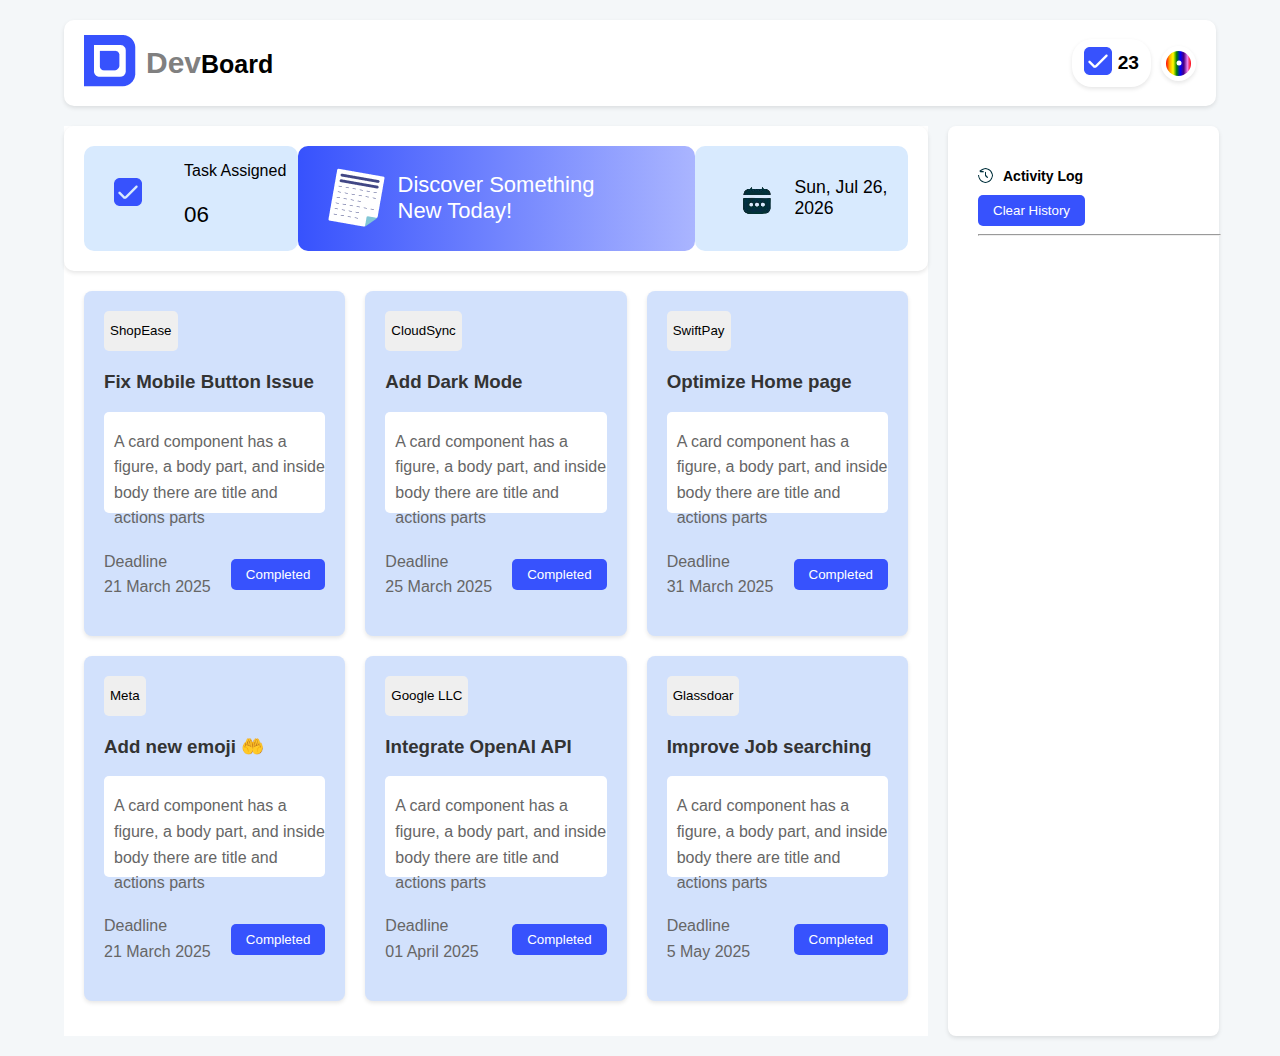
==== index.html @ 96d4f848 "first commit" ====
<!DOCTYPE html>
<html lang="en">
<head>
    <meta charset="UTF-8">
    <meta name="viewport" content="width=device-width, initial-scale=1.0">
    <title>DevBoard</title>
    <link rel="stylesheet" href="style.css">
</head>

<script>
document.addEventListener("DOMContentLoaded", function () {
    // Navigate to second page when Discover button is clicked
    let discoverButton = document.querySelector(".discover");
    if (discoverButton) {
        discoverButton.addEventListener("click", function () {
            window.location.href = "index2.html"; // Redirect to second page
        });
    }
});
</script>
<body>
    <div class="container">
        <div class="header">
            <div class="logo">
                <div>
                    <img src="./images/Vector (2).png" alt="">
                </div>
                <div style="font-size: 25px; font-weight: bold;"><span style="color: gray;">Dev</span>Board</div>
            </div>
            <div class="icons">
                <div class="notification-icon">
                    <span class="check-icon"><img src="./images/Vector.png" alt=""></span>
                    <span class="notification-number">23</span>
                </div>
                <div class="color-wheel-icon">
                    <div class="color-wheel"></div>
                </div>
            </div>
        </div>
        <main class=" main-section">
            <div class="main-subsection">
            <section class="task-section">
                <div class="task-assigned">
                    <div class="task-icon">
                        <img src="./images/Vector.png" alt="">
                    </div>
                    <div>
                        <p>Task Assigned</p>
                        <p class="task-count">06</p>
                    </div>
                </div>
                <div class="discover">
                    <div class="discover-icon">
                        <img src="./images/Group (2).png" alt="">
                    </div>
                    <p>Discover Something <br> New Today!</p>
                </div>
                <div class="date">
                    <div class="date-icon">
                        <img src="./images/Group_13-removebg-preview.png" alt="">
                    </div>
                    <p style="font-size: 1.1rem;"> <span id="currentDate"></span></p>
                </div>
            </section>
            <section class="cards">
                <div class="card">
                    <button style="border: white; border: none;border-radius: 5px; height: 40px; margin-bottom: 20px;">ShopEase </button>
                    <h3>Fix Mobile Button Issue</h3>
                    <div style="background: white; border-radius: 5px; height: 100px; padding-top: 1px; padding-left: 10px;">
                        <p>A card component has a figure, a body part, and inside body there are title and actions parts</p>
                    </div>
                    <div class="card-footer">
                        <p>Deadline <br> 21 March 2025</p>
                        <button class="completed">Completed</button>
                    </div>
                </div>
                <div class="card">
                    <button style="border: white; border: none;border-radius: 5px; height: 40px; margin-bottom: 20px;">CloudSync</button>
                    <h3>Add Dark Mode</h3>
                    <div style="background: white; border-radius: 5px; height: 100px; padding-top: 1px; padding-left: 10px;">
                        <p>A card component has a figure, a body part, and inside body there are title and actions parts</p>
                    </div>
                    <div class="card-footer">
                        <p>Deadline <br> 25 March 2025</p>
                        <button class="completed">Completed</button>
                    </div>
                </div>
                <div class="card">
                    <button style="border: white; border: none;border-radius: 5px; height: 40px; margin-bottom: 20px;">SwiftPay</button>
                    <h3>Optimize  Home page </h3>
                    <div style="background: white; border-radius: 5px; height: 100px; padding-top: 1px; padding-left: 10px;">
                        <p>A card component has a figure, a body part, and inside body there are title and actions parts</p>
                    </div>
                    <div class="card-footer">
                        <p>Deadline <br> 31 March 2025</p>
                        <button class="completed">Completed</button>
                    </div>
                </div>
                <div class="card">
                    <button style="border: white; border: none;border-radius: 5px; height: 40px; margin-bottom: 20px;">Meta</button>
                    <h3>Add new emoji 🤲</h3>
                    <div style="background: white; border-radius: 5px; height: 100px; padding-top: 1px; padding-left: 10px;">
                        <p>A card component has a figure, a body part, and inside body there are title and actions parts</p>
                    </div>
                    <div class="card-footer">
                        <p>Deadline <br> 21 March 2025</p>
                        <button class="completed">Completed</button>
                    </div>
                </div>
                <div class="card">
                    <button style="border: white; border: none;border-radius: 5px; height: 40px; margin-bottom: 20px;">Google LLC</button>
                    <h3>Integrate OpenAI API </h3>
                    <div style="background: white; border-radius: 5px; height: 100px; padding-top: 1px; padding-left: 10px;">
                        <p>A card component has a figure, a body part, and inside body there are title and actions parts</p>
                    </div>
                    <div class="card-footer">
                        <p>Deadline <br> 01 April 2025</p>
                        <button class="completed">Completed</button>
                    </div>
                </div>
                <div class="card">
                    <button style="border: white; border: none;border-radius: 5px; height: 40px; margin-bottom: 20px;">Glassdoar</button>
                    <h3>Improve Job searching </h3>
                    <div style="background: white; border-radius: 5px; height: 100px; padding-top: 1px; padding-left: 10px;">
                        <p>A card component has a figure, a body part, and inside body there are title and actions parts</p>
                    </div>
                    <div class="card-footer">
                        <p>Deadline <br> 5 May 2025</p>
                        <button class="completed">Completed</button>
                    </div>
                </div>
            </section>
        </div>
        <div class="subsection">
            <section class="activity-log">
                <div style="display: flex; gap: 10px;">
                    <img class="activity-icon" src="./images/fi-sr-time-past.png" alt="">
                    <h2>Activity Log</h2>
                </div>
                <button class="clear-history" id="clearHistoryBtn">Clear History</button>
                <hr style="height: 0.2px; width: 100%;">
            </section>
        </div>
        </main>
    </div>
    <script src="DevBoard.js"></script>
</body>
</html>
---- style.css ----
body {
  font-family: sans-serif;
  margin: 0;
  padding: 0;
  background-color: #f4f7f9;
}

.container {
  width: 90%;
  max-width: 1300px;
  margin: 20px auto;
  border-radius: 10px;
}

.header {
  background-color: white;
  padding: 15px 20px;
  display: flex;
  justify-content: space-between;
  align-items: center;
  box-shadow: 0 2px 4px rgba(0, 0, 0, 0.1); 
  border-radius: 10px;
}

.logo {
  display: flex;
  align-items: center;
  gap: 10px;
}


.logo span {
  font-weight: bold;
  font-size: 1.2em;
}

.icons {
  display: flex;
  align-items: center;
}

.notification-icon {
  background-color: white;
  padding: 8px 12px;
  border-radius: 20px;
  display: flex;
  align-items: center;
  margin-right: 10px;
  box-shadow: 0 2px 4px rgba(0, 0, 0, 0.1); /* Subtle shadow */
}

.check-icon {
  color: white;
  margin-right: 6px;
}

.notification-number {
  font-weight: bold;
  font-size: 1.2rem;
}

.color-wheel-icon {
  background-color: white;
  width: 35px;
  height: 35px;
  border-radius: 50%;
  display: flex;
  justify-content: center;
  align-items: center;
  box-shadow: 0 2px 4px rgba(0, 0, 0, 0.1); /* Subtle shadow */
}

.color-wheel {
  width: 25px;
  height: 25px;
  border-radius: 50%;
  background: linear-gradient(to right, 
      red, orange, yellow, green, blue, indigo, violet, red); /* Color wheel gradient */
  position: relative;
}

.color-wheel::before {
  content: '';
  position: absolute;
  top: 50%;
  left: 50%;
  transform: translate(-50%, -50%);
  width: 5px;
  height: 5px;
  border-radius: 50%;
  background-color: white; /* Center white dot */
}

main {
  margin-top: 20px;
  border-radius: 10px;
  
}

.task-section {
  display: flex;
  justify-content: space-between;
  background-color: #fff;
  padding: 20px;
  border-radius: 8px;
  box-shadow: 0 2px 4px rgba(0, 0, 0, 0.1);
  border-radius: 10px;
}

.task-assigned{
    background-color: #d8eafe;
    color: black;
    border-radius: 10px;
    padding-left: 30px;
    width: 200px;
    display: flex;
    gap: 40px;
    align-items: center;
    border-radius: 10px;
} 
.discover{
  background-image: linear-gradient(to right, #3752FD , #aab5ff);
  font-size: 22px;
  color: #fff;
  border-radius: 10px;
  padding-left: 30px;
  width: 400px;
  display: flex;
  gap: 40px;
  align-items: center;
  border-radius: 10px;
  cursor: pointer;
  
}
 .date {
  background-color: #d8eafe;
  color: black;
  border-radius: 10px;
  padding-left: 30px;
  width: 200px;
  display: flex;
  gap: 40px;
  align-items: center;
}

.task-icon{
  width: 30px;
  height: 30px;
  border-radius: 50%;
  margin-bottom: 10px;
}
 .discover-icon, .date-icon {
  width: 30px;
  height: 30px;
  border-radius: 50%;
  margin-bottom: 30px;
}

.task-count {
  font-size: 1.4rem;
}
.main-section{
  display: flex;
  gap: 20px;
  border-radius: 10px;
}
.main-subsection{
  background: #ffff;
  width: 75%;
}

.subsection{
  width: 25%;
}

.activity-log {
  width: 90%;
  height: 850px;
  background-color: #fff;
  padding-left: 30px;
  padding-top: 30px;
  padding-bottom: 30px;
  border-radius: 8px;
  box-shadow: 0 2px 4px rgba(0, 0, 0, 0.1);
}

.activity-log h2 {
  font-size: 14px;
}

.activity-icon{
  width: 15px;
  height: 15px;
  border-radius: 50%;
  margin-top: 12px;
}

.clear-history {
  background-color: #3752FD;
  color: white;
  border: none;
  padding: 8px 15px;
  border-radius: 5px;
  cursor: pointer;
}

.cards {
  display: grid;
  grid-template-columns: repeat(3, 1fr);
  gap: 20px;
  margin-top: 20px;
  margin-left: 20px;
  margin-right: 20px;
}

.card {
  background-color: #d2e1fc;
  padding: 20px;
  border-radius: 8px;
  box-shadow: 0 2px 4px rgba(0, 0, 0, 0.1);
}

.card h3 {
  margin-top: 0;
  color: #333;
}

.card p {
  color: #666;
  line-height: 1.6;
}

.card-footer {
  display: flex;
  justify-content: space-between;
  align-items: center;
  margin-top: 20px;
}

.completed {
  background-color: #3752FD;
  color: white;
  border: none;
  padding: 8px 15px;
  border-radius: 5px;
  cursor: pointer;
}
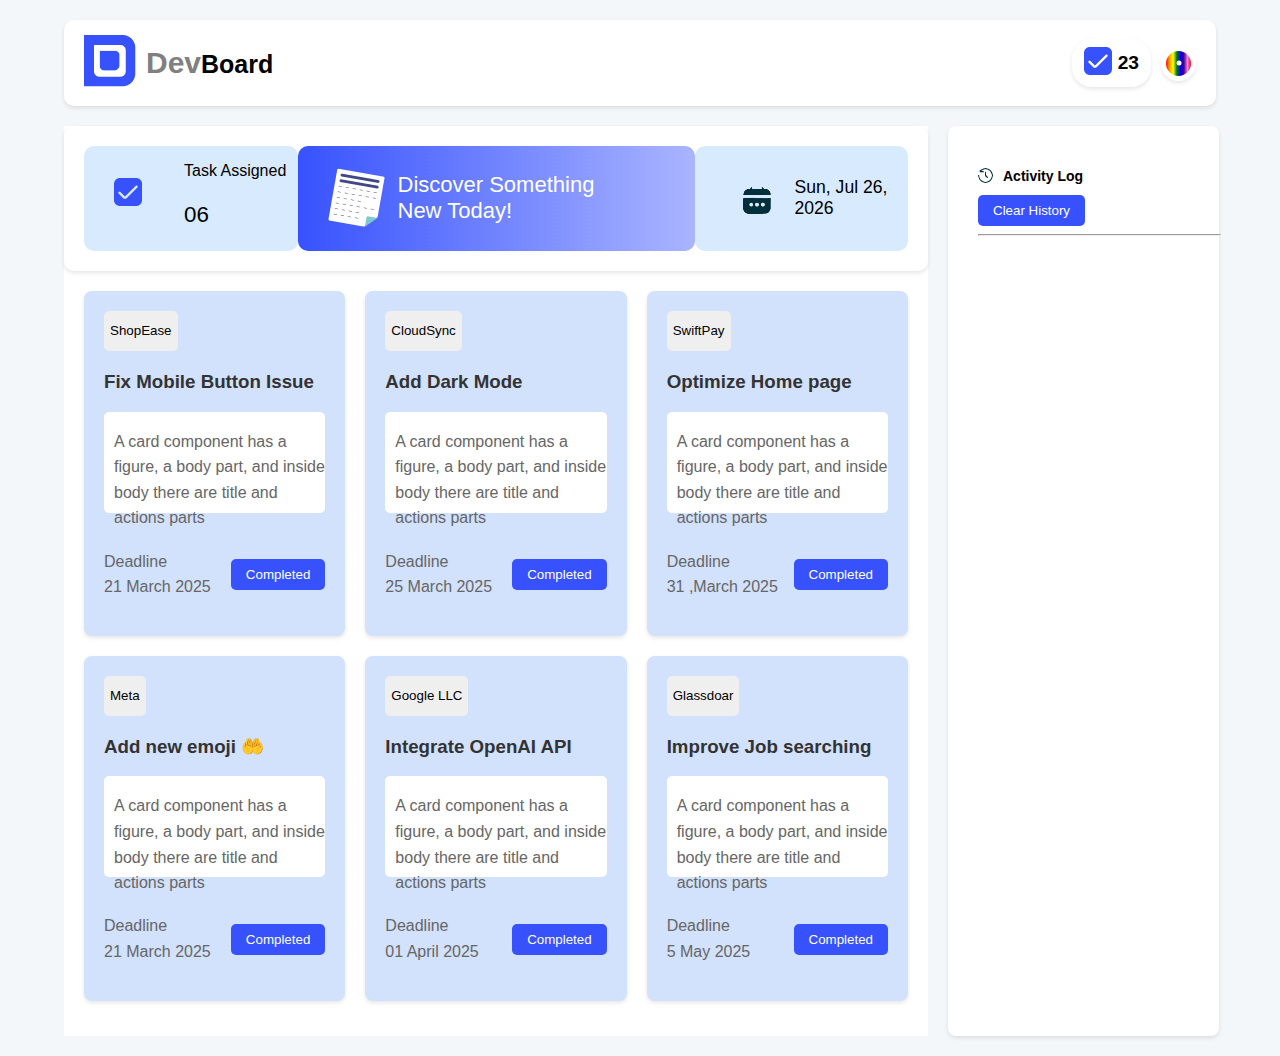
==== commit c1289813: "comment" ====
--- a/index.html
+++ b/index.html
@@ -92,7 +92,7 @@
                         <p>A card component has a figure, a body part, and inside body there are title and actions parts</p>
                     </div>
                     <div class="card-footer">
-                        <p>Deadline <br> 31 March 2025</p>
+                        <p>Deadline <br> 31 ,March 2025</p>
                         <button class="completed">Completed</button>
                     </div>
                 </div>
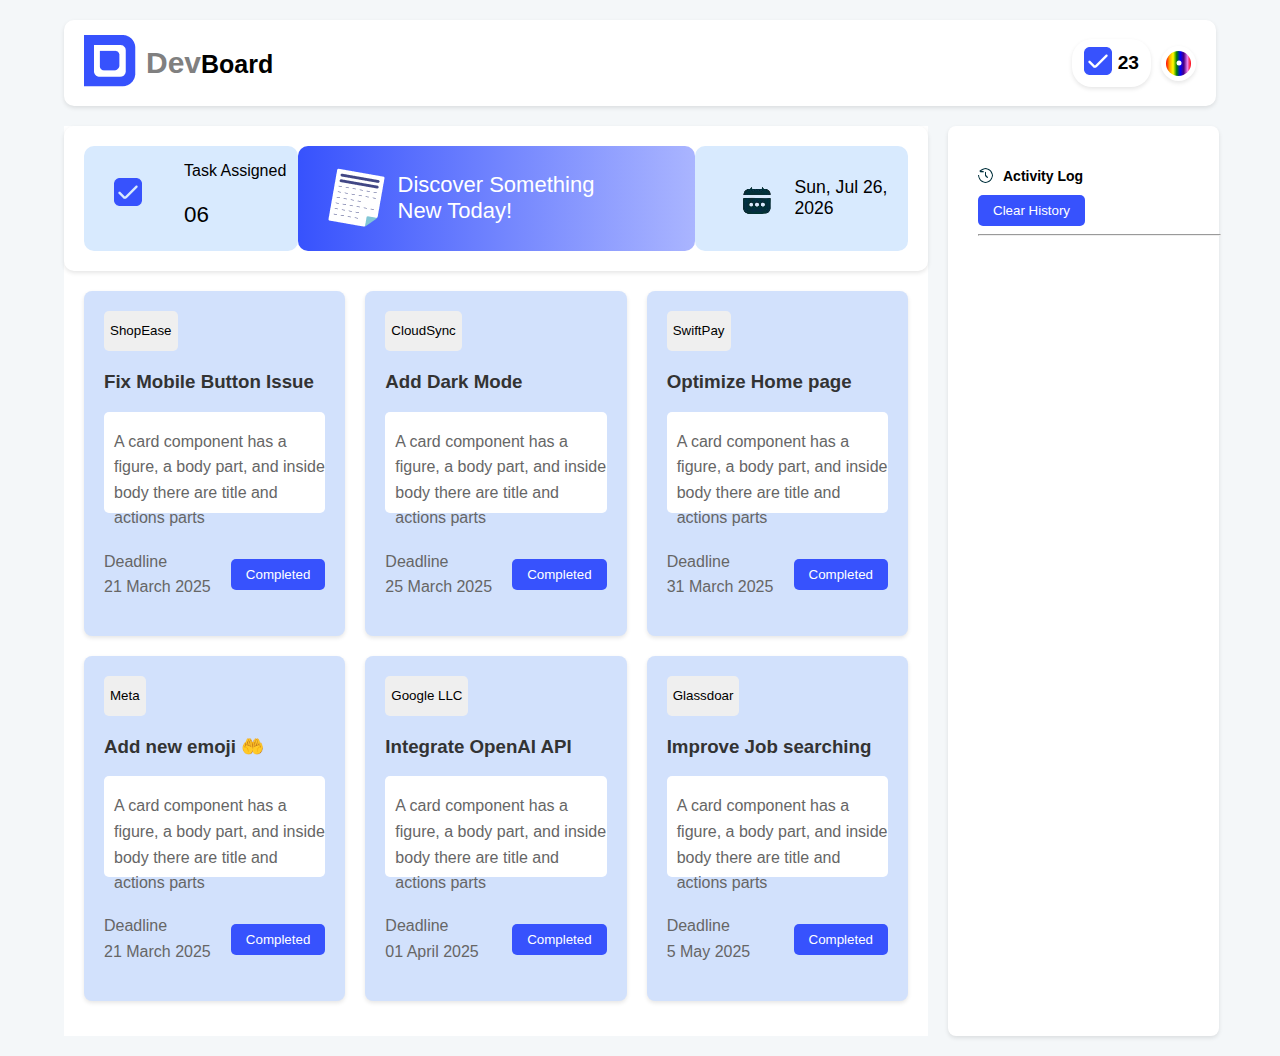
==== commit 3e3d5041: "comment" ====
--- a/index.html
+++ b/index.html
@@ -92,7 +92,7 @@
                         <p>A card component has a figure, a body part, and inside body there are title and actions parts</p>
                     </div>
                     <div class="card-footer">
-                        <p>Deadline <br> 31 ,March 2025</p>
+                        <p>Deadline <br> 31 March 2025</p>
                         <button class="completed">Completed</button>
                     </div>
                 </div>
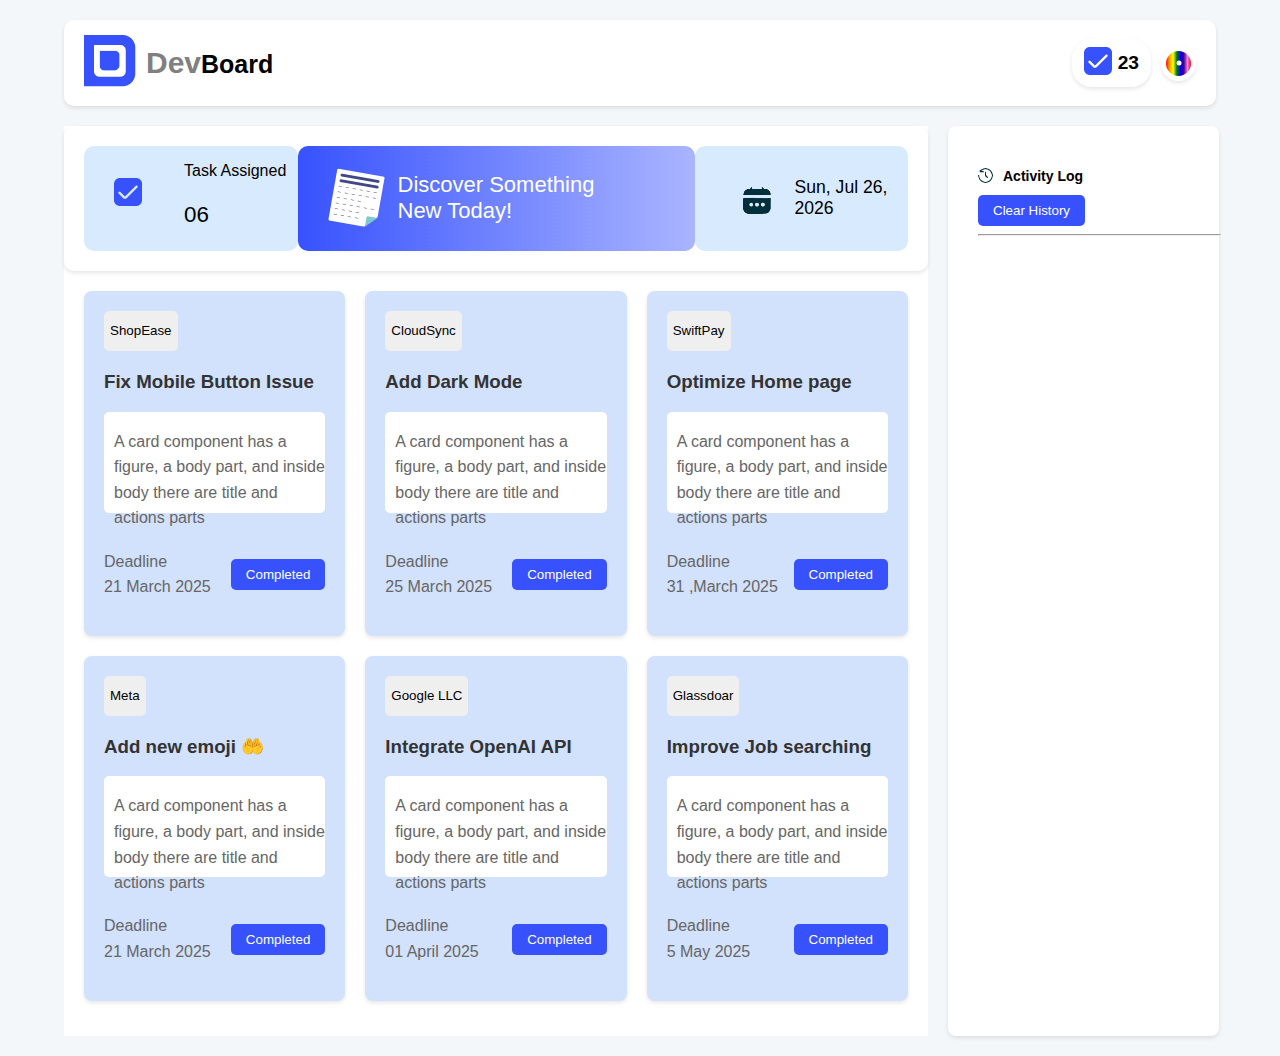
==== commit 656a3603: "comment" ====
--- a/index.html
+++ b/index.html
@@ -92,7 +92,7 @@
                         <p>A card component has a figure, a body part, and inside body there are title and actions parts</p>
                     </div>
                     <div class="card-footer">
-                        <p>Deadline <br> 31 March 2025</p>
+                        <p>Deadline <br> 31 ,March 2025</p>
                         <button class="completed">Completed</button>
                     </div>
                 </div>
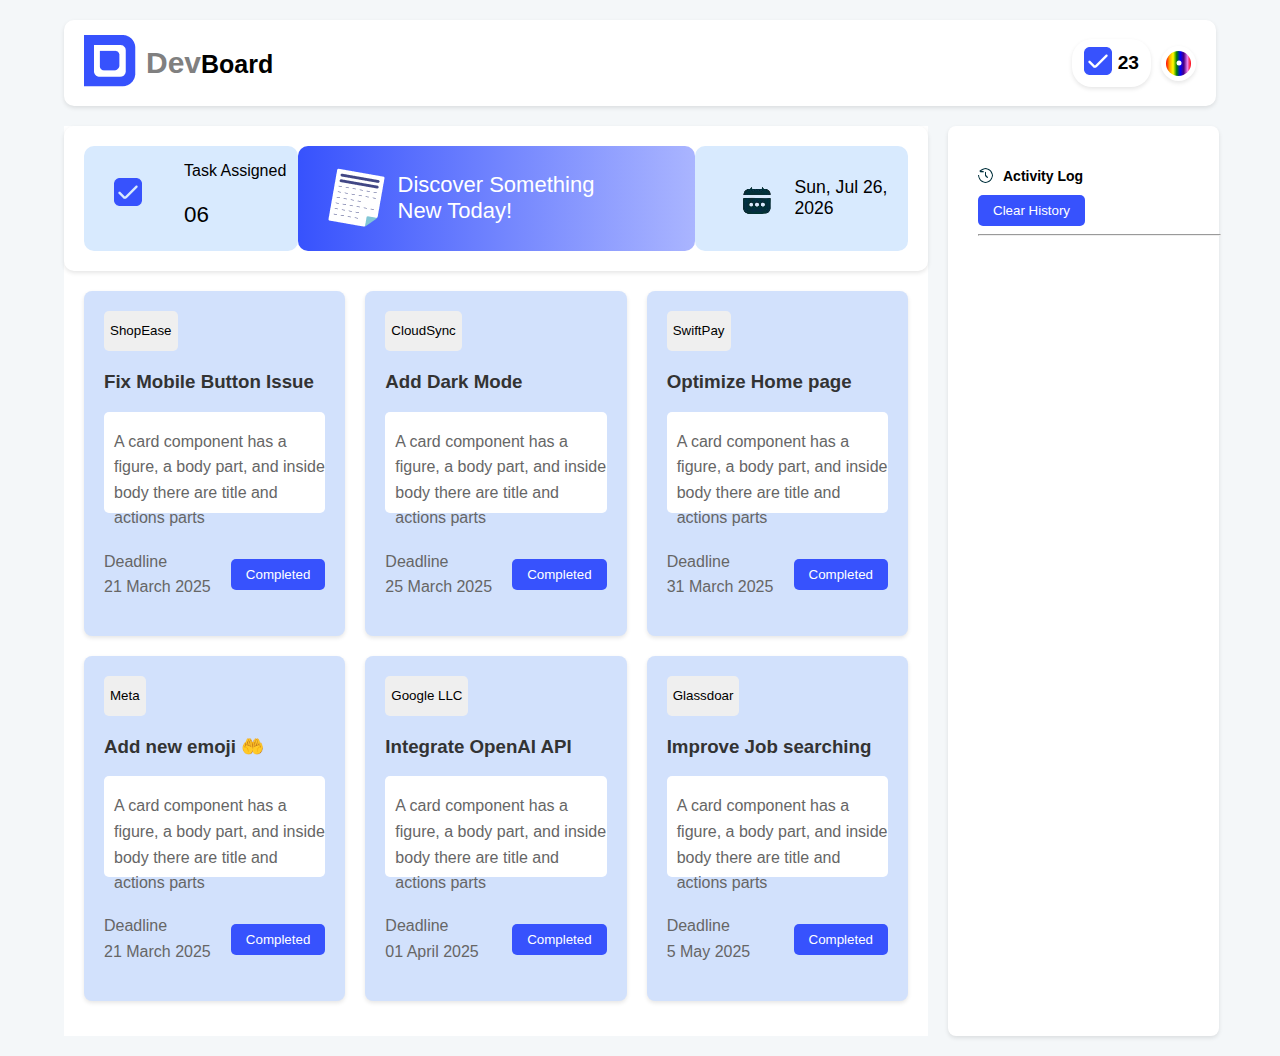
==== commit 9532c98d: "comment" ====
--- a/index.html
+++ b/index.html
@@ -92,7 +92,7 @@
                         <p>A card component has a figure, a body part, and inside body there are title and actions parts</p>
                     </div>
                     <div class="card-footer">
-                        <p>Deadline <br> 31 ,March 2025</p>
+                        <p>Deadline <br> 31 March 2025</p>
                         <button class="completed">Completed</button>
                     </div>
                 </div>
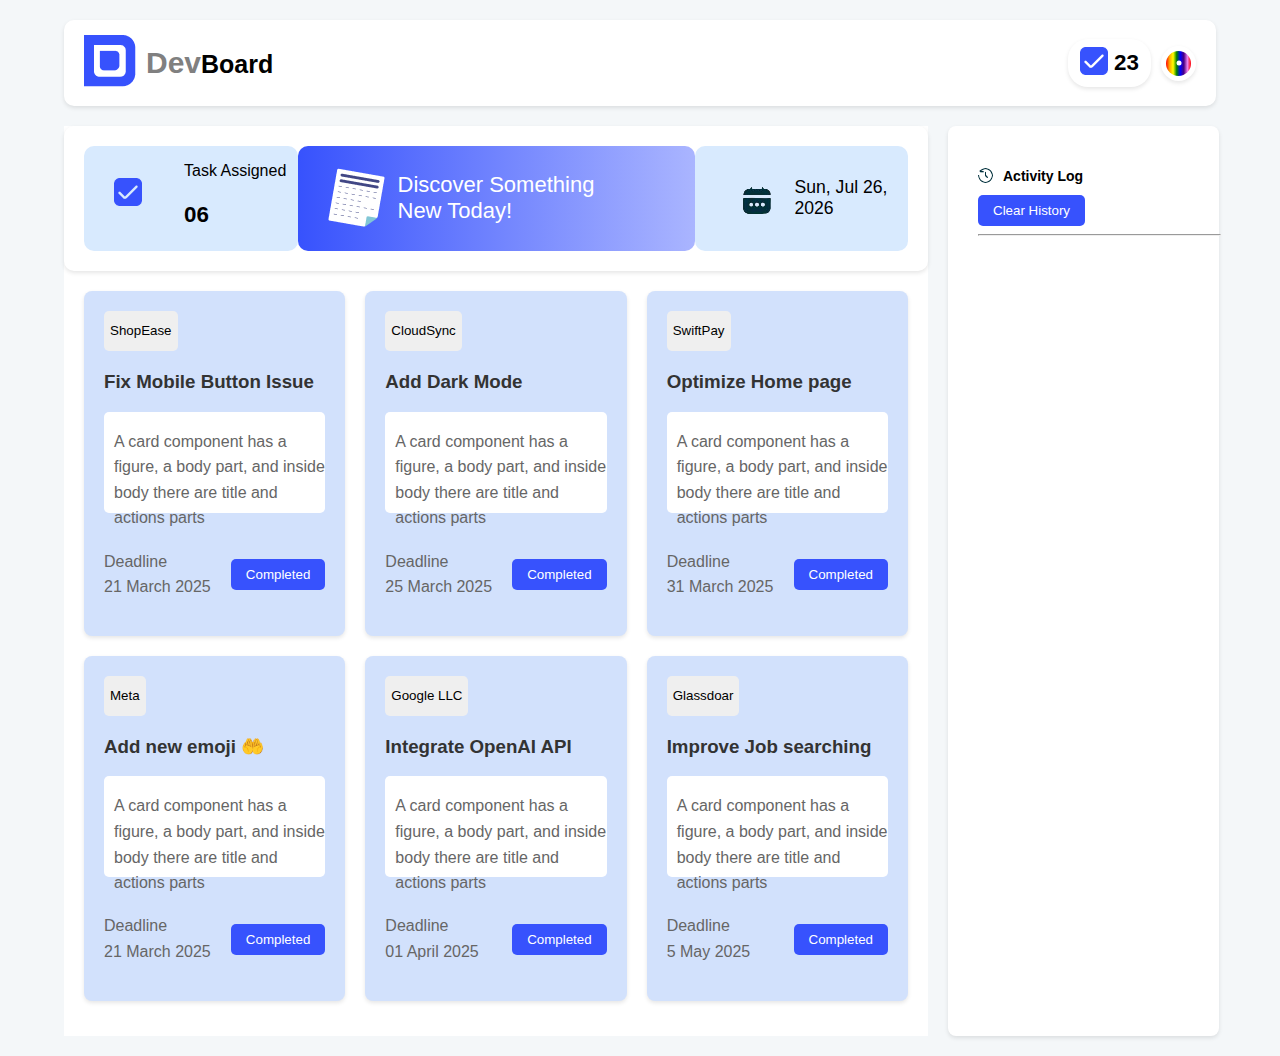
==== commit f4310d35: "comment" ====
--- a/index.html
+++ b/index.html
@@ -8,16 +8,35 @@
 </head>
 
 <script>
-document.addEventListener("DOMContentLoaded", function () {
-    // Navigate to second page when Discover button is clicked
-    let discoverButton = document.querySelector(".discover");
-    if (discoverButton) {
-        discoverButton.addEventListener("click", function () {
-            window.location.href = "index2.html"; // Redirect to second page
-        });
-    }
-});
-</script>
+    document.addEventListener("DOMContentLoaded", function () {
+        // Navigate to second page when Discover button is clicked
+        let discoverButton = document.querySelector(".discover");
+        if (discoverButton) {
+            discoverButton.addEventListener("click", function () {
+                window.location.href = "index2.html"; // Redirect to second page
+            });
+        }
+    
+        // Function to generate a random color
+        function getRandomColor() {
+            const letters = '0123456789ABCDEF';
+            let color = '#';
+            for (let i = 0; i < 6; i++) {
+                color += letters[Math.floor(Math.random() * 16)];
+            }
+            return color;
+        }
+    
+        // Change background color when color-wheel icon is clicked
+        let colorWheelIcon = document.querySelector(".color-wheel-icon");
+        if (colorWheelIcon) {
+            colorWheelIcon.addEventListener("click", function () {
+                document.body.style.backgroundColor = getRandomColor(); // Change body background color
+            });
+        }
+    });
+    </script>
+
 <body>
     <div class="container">
         <div class="header">
--- a/style.css
+++ b/style.css
@@ -56,7 +56,7 @@
 
 .notification-number {
   font-weight: bold;
-  font-size: 1.2rem;
+  font-size: 1.4rem;
 }
 
 .color-wheel-icon {
@@ -158,6 +158,7 @@
 
 .task-count {
   font-size: 1.4rem;
+  font-weight: bold;
 }
 .main-section{
   display: flex;
